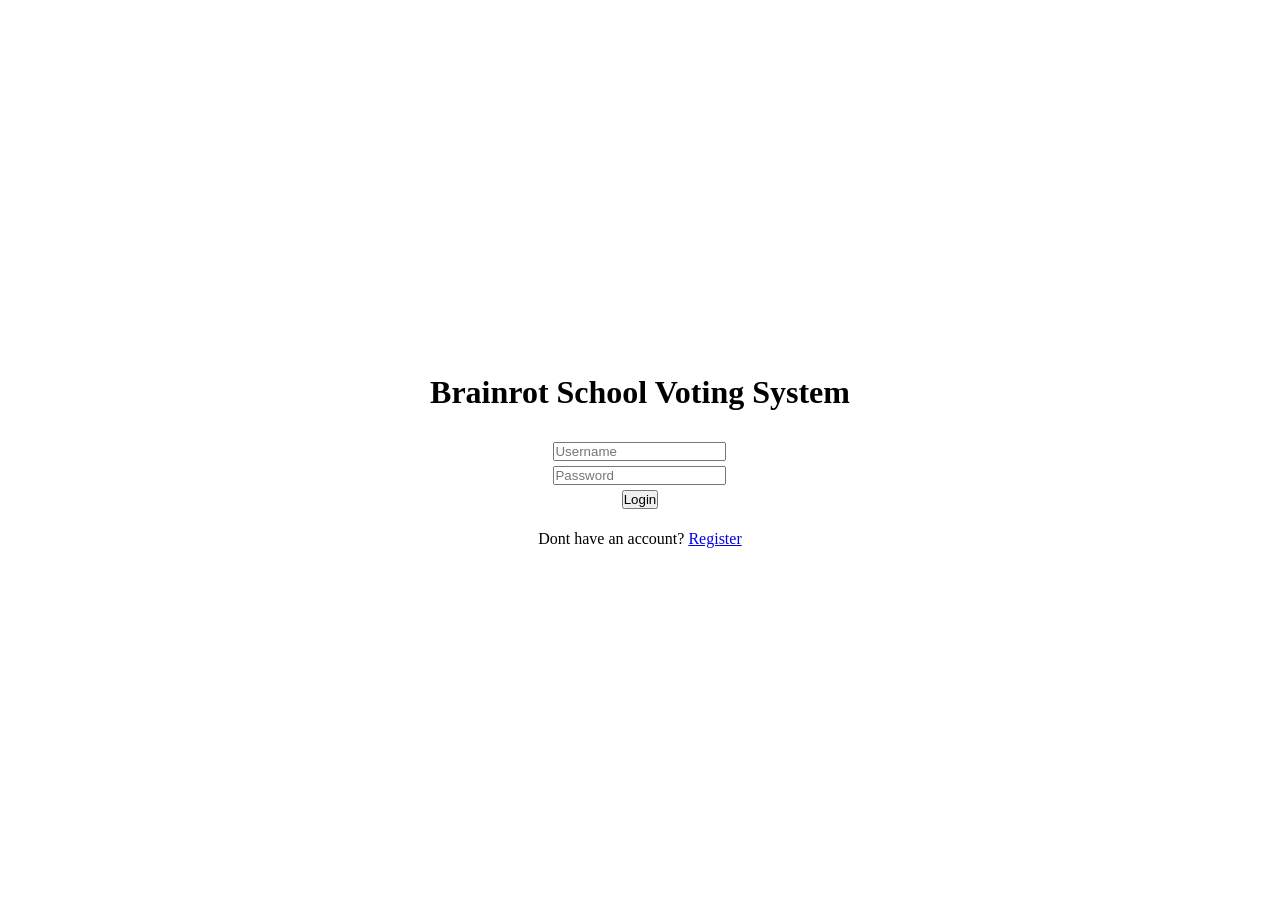
==== index.html @ 34687765 "Jp, added ElectionForm FrontEnd electionForm.html and electionForm.js , Restructured folders, added " ====
<!DOCTYPE html>
<html lang="en">
<head>
    <meta charset="UTF-8">
    <script src="view/assets/js/jquery.js"></script>
    <meta name="viewport" content="width=device-width, initial-scale=1.0">
    <link rel="stylesheet" href="view/assets/styles/login.css">
    <title>Document</title>
</head>
<body>
    <h1 id="title">Brainrot School Voting System</h1>
    <div id="message_box">bruh</div>
    <div id="loginForm">
        <input type="text" id="username" placeholder="Username">
        <input type="text" id="password" placeholder="Password">
        <button id="loginBtn">Login</button>
        <p>Dont have an account? <a href="view/register.html">Register</a></p>
    </div>

    <script src="view/assets/js/auth.js"></script>
</body>
</html>
---- view/assets/styles/login.css ----
*{
    padding: 0px;
    box-sizing: border-box;
}

body{
    display: flex;
    flex-direction: column;
    justify-content: center;
    align-items: center;
    height: 100vh;
    gap: 10px;
}

#title{
    text-align: center;
}

#loginForm{
    display: flex;
    flex-direction: column;
    align-items: center;
    gap: 5px;
}

#message_box{
    border: 1px solid;
    padding: 5px;
}
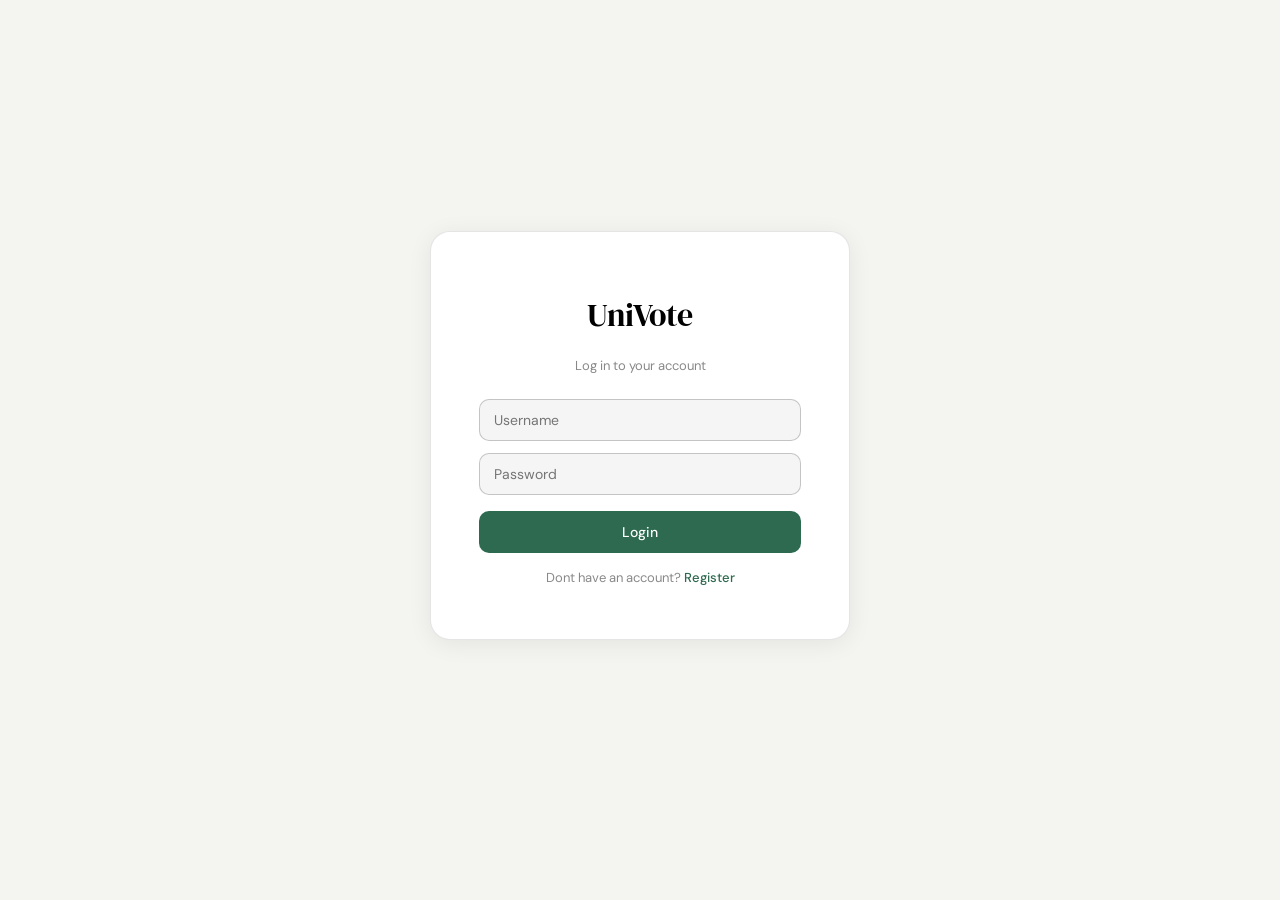
==== commit 7937b8c9: "FEATURE: CSS, Triggers, and Voting History" ====
--- a/index.html
+++ b/index.html
@@ -2,21 +2,22 @@
 <html lang="en">
 <head>
     <meta charset="UTF-8">
-    <script src="view/assets/js/jquery.js"></script>
+    <script src="src/jquery.js"></script>
     <meta name="viewport" content="width=device-width, initial-scale=1.0">
-    <link rel="stylesheet" href="view/assets/styles/login.css">
-    <title>Document</title>
+    <link rel="stylesheet" href="src/login.css">
+    <title>Voting System</title>
 </head>
 <body>
-    <h1 id="title">Brainrot School Voting System</h1>
-    <div id="message_box">bruh</div>
-    <div id="loginForm">
-        <input type="text" id="username" placeholder="Username">
-        <input type="text" id="password" placeholder="Password">
+    <div id="login_form">
+        <h1 id="title">UniVote</h1>
+        <p id="subtitle">Log in to your account</p>
+        <div id="message_box">bruh</div>
+        <input type="text" id="username" placeholder="Username" autocomplete="off">
+        <input type="password" id="password" placeholder="Password" autocomplete="off">
         <button id="loginBtn">Login</button>
-        <p>Dont have an account? <a href="view/register.html">Register</a></p>
+        <p>Dont have an account? <a href="register.html">Register</a></p>
     </div>
 
-    <script src="view/assets/js/auth.js"></script>
+    <script src="src/auth.js"></script>
 </body>
-</html>+</html>
--- a/src/login.css
+++ b/src/login.css
@@ -0,0 +1,104 @@
+@import url('https://fonts.googleapis.com/css2?family=DM+Sans:wght@400;500;600&family=DM+Serif+Display&display=swap');
+
+* {
+    padding: 0;
+    box-sizing: border-box;
+}
+
+body {
+    display: flex;
+    flex-direction: column;
+    justify-content: center;
+    align-items: center;
+    height: 95vh;
+    background-color: #f4f4f0;
+    font-family: 'DM Sans', sans-serif;
+}
+
+#login_form, #registerForm {
+    display: flex;
+    flex-direction: column;
+    align-items: center;
+    gap: 12px;
+    background-color: white;
+    border-radius: 20px;
+    padding: 40px 48px;
+    border: 0.5px solid rgba(0, 0, 0, 0.1);
+    box-shadow: 0 4px 24px rgba(0, 0, 0, 0.07);
+    width: 100%;
+    max-width: 420px;
+}
+
+#title {
+    font-family: 'DM Serif Display', serif;
+    font-size: 2rem;
+    font-weight: 400;
+    letter-spacing: -0.5px;
+    margin-bottom: 4px;
+    text-align: center;
+}
+
+#message_box, #hint {
+    width: 100%;
+    padding: 8px 8px;
+    border-radius: 8px;
+    font-size: 13px;
+    background-color: #e8f4fd;
+    color: #1a6fa8;
+    border: 0.5px solid #b3d4ef;
+    text-align: center;
+    display: none;
+}
+
+input {
+    width: 100%;
+    height: 42px;
+    padding: 0 14px;
+    border: 0.5px solid rgba(0, 0, 0, 0.2);
+    border-radius: 10px;
+    background-color: #f5f5f5;
+    font-size: 14px;
+    font-family: 'DM Sans', sans-serif;
+    outline: none;
+    transition: border-color 0.15s;
+}
+
+input:focus {
+    border-color: rgba(0, 0, 0, 0.4);
+    background-color: white;
+}
+
+#loginBtn, #registerBtn {
+    width: 100%;
+    height: 42px;
+    margin-top: 4px;
+    border: none;
+    border-radius: 10px;
+    background-color: #2d6a4f;
+    color: white;
+    font-size: 14px;
+    font-weight: 500;
+    font-family: 'DM Sans', sans-serif;
+    cursor: pointer;
+    transition: background-color 0.15s, transform 0.1s;
+}
+
+#loginBtn:hover {
+    background-color: #245a42;
+}
+
+#loginBtn:active {
+    transform: scale(0.98);
+}
+
+p {
+    font-size: 13px;
+    color: #888;
+    margin-top: 4px;
+}
+
+p a {
+    color: #2d6a4f;
+    font-weight: 500;
+    text-decoration: none;
+}
